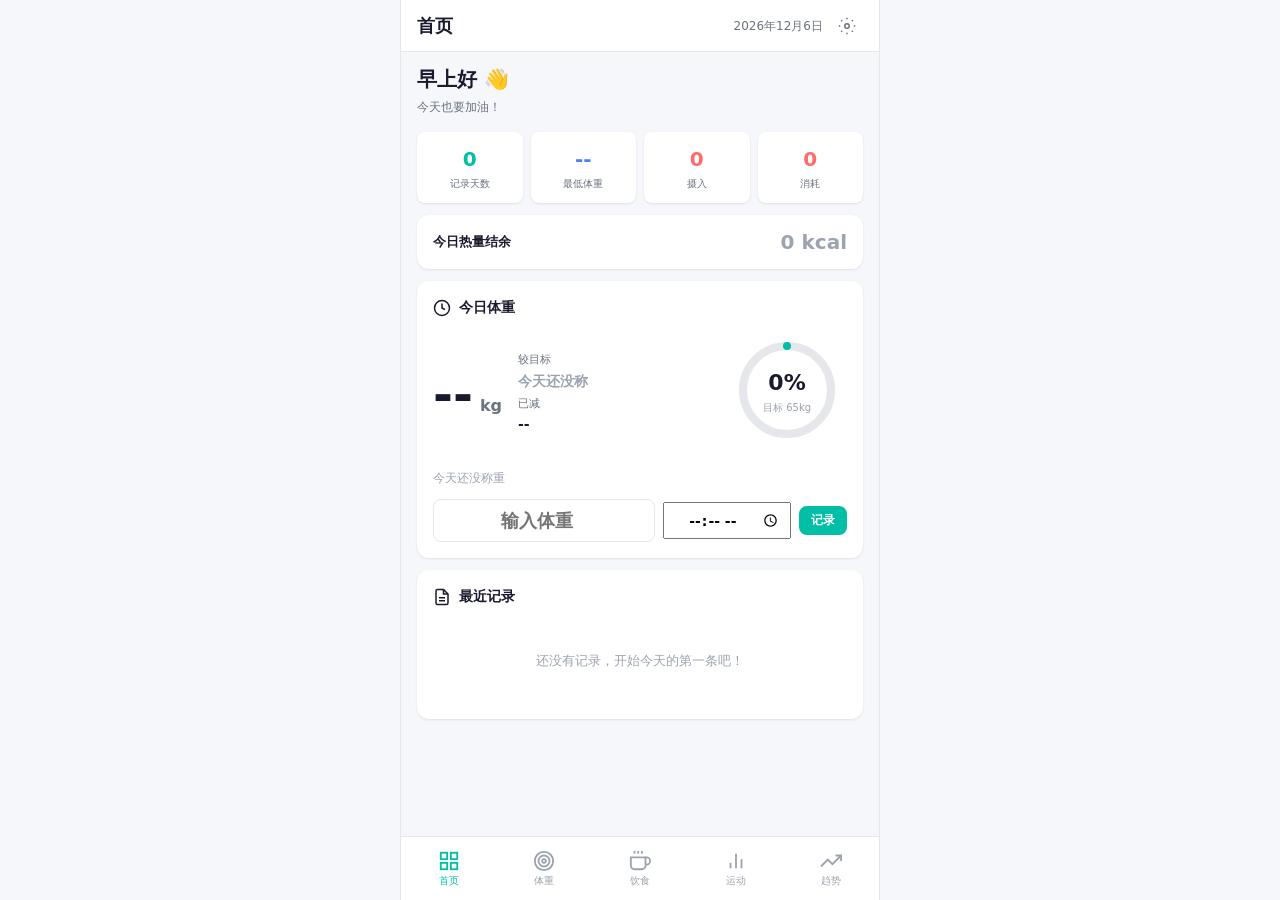
==== index.html @ 479bba09 "Publish PWA files at repository root" ====
<!DOCTYPE html>
<html lang="zh-CN">
<head>
  <meta charset="UTF-8">
  <meta name="viewport" content="width=device-width, initial-scale=1.0, maximum-scale=1.0, user-scalable=no, viewport-fit=cover">
  <meta name="theme-color" content="#00BFA6">
  <meta name="apple-mobile-web-app-capable" content="yes">
  <meta name="apple-mobile-web-app-status-bar-style" content="default">
  <meta name="description" content="吴惊喜不要停 - 记录体重变化与运动热量消耗">
  <link rel="manifest" href="manifest.json">
  <link rel="icon" href="assets/icons/icon.svg" type="image/svg+xml">
  <link rel="apple-touch-icon" href="assets/icons/icon.svg">
  <title>吴惊喜不要停</title>
  <link rel="stylesheet" href="css/style.css">
</head>
<body>
<div class="app-container" id="app">
  <!-- Header -->
  <header class="app-header">
    <h1 id="viewTitle">首页</h1>
    <div style="display:flex;align-items:center;gap:8px">
      <span class="header-date" id="headerDate"></span>
      <button class="btn-icon" id="settingsGear" title="设置" style="color:var(--text-secondary)">
        <svg width="18" height="18" viewBox="0 0 24 24" fill="none" stroke="currentColor" stroke-width="2"><circle cx="12" cy="12" r="3"/><path d="M12 1v2M12 21v2M4.22 4.22l1.42 1.42M18.36 18.36l1.42 1.42M1 12h2M21 12h2M4.22 19.78l1.42-1.42M18.36 5.64l1.42-1.42"/></svg>
      </button>
    </div>
  </header>

  <!-- Main Content -->
  <main class="app-main" id="appMain">
    <!-- Dashboard View -->
    <section class="view active" id="viewDashboard">
      <div class="dash-greeting" id="greeting">早上好 👋</div>
      <div class="dash-sub" id="dashSub">今天也要加油！</div>

      <div class="stat-grid" style="grid-template-columns:repeat(4,1fr)">
        <div class="stat-item">
          <div class="num green" id="statDays">0</div>
          <div class="label">记录天数</div>
        </div>
        <div class="stat-item">
          <div class="num blue" id="statLowest">--</div>
          <div class="label">最低体重</div>
        </div>
        <div class="stat-item">
          <div class="num red" id="statCalIn">0</div>
          <div class="label">摄入</div>
        </div>
        <div class="stat-item">
          <div class="num red" id="statCalOut">0</div>
          <div class="label">消耗</div>
        </div>
      </div>

      <!-- 热量结余 -->
      <div class="card" style="padding:12px 16px;margin-bottom:12px">
        <div class="flex-between">
          <span style="font-size:13px;font-weight:600">今日热量结余</span>
          <span id="calBalance" style="font-size:20px;font-weight:800">0 kcal</span>
        </div>
      </div>

      <div class="card">
        <div class="card-title">
          <svg width="18" height="18" viewBox="0 0 24 24" fill="none" stroke="currentColor" stroke-width="2"><circle cx="12" cy="12" r="10"/><path d="M12 6v6l4 2"/></svg>
          今日体重
        </div>
        <div id="todayWeightEntries">
          <div class="dash-weight-card" style="margin-bottom:12px">
            <div>
              <span class="big-num" id="todayWeightDisplay">--</span>
              <span class="big-unit">kg</span>
            </div>
            <div class="dash-info">
              <div class="label">较目标</div>
              <div class="change" id="weightDiff">--</div>
              <div class="label" style="margin-top:4px">已减</div>
              <div class="change down" id="totalLost">--</div>
            </div>
            <div>
              <canvas id="progressRingWeight" width="100" height="100"></canvas>
            </div>
          </div>
          <div id="todayWeightRecordList"></div>
        </div>
        <div class="log-today-bar">
          <input type="number" id="quickWeightInput" placeholder="输入体重" step="0.1" min="30" max="200">
          <input type="time" id="quickWeightTime" style="width:auto;flex:none;padding:6px 8px;font-size:14px">
          <button class="btn btn-primary btn-sm" id="quickWeightBtn">记录</button>
        </div>
      </div>

      <div class="card">
        <div class="card-title">
          <svg width="18" height="18" viewBox="0 0 24 24" fill="none" stroke="currentColor" stroke-width="2"><path d="M14 2H6a2 2 0 0 0-2 2v16a2 2 0 0 0 2 2h12a2 2 0 0 0 2-2V8z"/><polyline points="14 2 14 8 20 8"/><line x1="16" y1="13" x2="8" y2="13"/><line x1="16" y1="17" x2="8" y2="17"/></svg>
          最近记录
        </div>
        <div id="recentEntries"><div class="empty-state"><p>还没有记录，开始今天的第一条吧！</p></div></div>
      </div>
    </section>

    <!-- Weight View -->
    <section class="view" id="viewWeight">
      <div class="card">
        <div class="card-title">记录体重</div>
        <div class="form-row-3">
          <div class="form-group"><label>日期</label><input type="date" id="weightDate"></div>
          <div class="form-group"><label>时间</label><input type="time" id="weightTime"></div>
          <div class="form-group"><label>体重 (kg)</label><input type="number" id="weightValue" step="0.1" min="30" max="200" placeholder="70.0"></div>
        </div>
        <div class="form-group"><label>备注（可选）</label><input type="text" id="weightNotes" placeholder="如：晨起空腹、饭后等"></div>
        <button class="btn btn-primary btn-block" id="weightSubmit">保存记录</button>
      </div>
      <div class="card">
        <div class="flex-between">
          <div class="card-title" style="margin-bottom:0">体重历史</div>
          <span class="text-muted" id="weightCount"></span>
        </div>
      </div>
      <div id="weightList" class="entry-list"></div>
    </section>

    <!-- Diet View -->
    <section class="view" id="viewDiet">
      <div class="card">
        <div class="card-title">记录饮食</div>
        <div class="form-row-3">
          <div class="form-group"><label>日期</label><input type="date" id="dietDate"></div>
          <div class="form-group"><label>时间</label><input type="time" id="dietTime"></div>
          <div class="form-group"><label>餐别</label><select id="dietMealType"></select></div>
        </div>
        <div class="form-row">
          <div class="form-group"><label>食物名称</label><input type="text" id="dietFood" placeholder="如：全麦面包 2片"></div>
          <div class="form-group"><label>重量 (g)</label><input type="number" id="dietWeight" min="0" placeholder="如：150"></div>
        </div>
        <div class="form-row">
          <div class="form-group"><label>热量 (kcal)</label><input type="number" id="dietCalories" min="0" placeholder="自动预估或手动输入"></div>
          <div class="form-group">
            <label>热量预估</label>
            <div class="calorie-estimate" id="dietCalorieHint">输入食物和重量后自动预估</div>
          </div>
        </div>
        <div class="form-group"><label>备注（可选）</label><input type="text" id="dietNotes" placeholder="如：便利店买的"></div>
        <button class="btn btn-primary btn-block" id="dietSubmit">保存记录</button>
      </div>
      <div class="card">
        <div class="flex-between">
          <div class="card-title" style="margin-bottom:0">饮食历史</div>
          <span class="text-muted" id="dietCount"></span>
        </div>
      </div>
      <div id="dietList" class="entry-list"></div>
    </section>

    <!-- Exercise View -->
    <section class="view" id="viewExercise">
      <div class="card">
        <div class="card-title">记录运动</div>
        <div class="form-row-3">
          <div class="form-group"><label>日期</label><input type="date" id="exDate"></div>
          <div class="form-group"><label>时间</label><input type="time" id="exTime"></div>
          <div class="form-group"><label>运动类型</label><select id="exType"></select></div>
        </div>
        <div class="form-row">
          <div class="form-group"><label>时长（分钟）</label><input type="number" id="exDuration" min="1" max="600" placeholder="30"></div>
          <div class="form-group" id="exCalGroup"><label>消耗热量 (kcal)</label><input type="number" id="exCalories" min="0" placeholder="自动计算" readonly></div>
        </div>
        <div class="form-group"><label>备注（可选）</label><input type="text" id="exNotes" placeholder="如：晨跑、健身房等"></div>
        <button class="btn btn-primary btn-block" id="exSubmit">保存记录</button>
      </div>
      <div class="card">
        <div class="flex-between">
          <div class="card-title" style="margin-bottom:0">运动历史</div>
          <span class="text-muted" id="exCount"></span>
        </div>
      </div>
      <div id="exList" class="entry-list"></div>
    </section>

    <!-- Trends View -->
    <section class="view" id="viewTrends">
      <div class="card">
        <div class="card-title">体重趋势</div>
        <div class="period-tabs" id="weightPeriodTabs">
          <button class="period-tab active" data-period="7d">7天</button>
          <button class="period-tab" data-period="30d">30天</button>
          <button class="period-tab" data-period="all">全部</button>
        </div>
        <div class="chart-container"><canvas id="weightChart"></canvas></div>
      </div>
      <div class="card">
        <div class="card-title">运动消耗</div>
        <div class="period-tabs" id="calPeriodTabs">
          <button class="period-tab active" data-period="7d">7天</button>
          <button class="period-tab" data-period="30d">30天</button>
          <button class="period-tab" data-period="all">全部</button>
        </div>
        <div class="chart-container"><canvas id="calChart"></canvas></div>
      </div>
      <div class="ring-grid">
        <div class="ring-item">
          <canvas id="ringWeightProgress" width="120" height="120"></canvas>
          <div class="ring-label">减重进度</div>
        </div>
        <div class="ring-item">
          <canvas id="ringCalProgress" width="120" height="120"></canvas>
          <div class="ring-label">今日运动目标</div>
        </div>
      </div>
    </section>

    <!-- Settings View -->
    <section class="view" id="viewSettings">
      <div class="card">
        <div class="card-title">目标设定</div>
        <div class="setting-item">
          <div><div class="label">目标体重</div><div class="desc">最终想要达到的体重</div></div>
          <input type="number" id="setTargetWeight" step="0.1" min="30" max="200">
        </div>
        <div class="setting-item">
          <div><div class="label">起始体重</div><div class="desc">开始减肥时的体重</div></div>
          <input type="number" id="setStartWeight" step="0.1" min="30" max="200">
        </div>
        <div class="setting-item">
          <div><div class="label">身高 (cm)</div><div class="desc">用于计算 BMI</div></div>
          <input type="number" id="setHeight" min="100" max="250">
        </div>
        <div class="setting-item">
          <div><div class="label">日消耗目标</div><div class="desc">每日运动消耗目标（千卡）</div></div>
          <input type="number" id="setCalTarget" min="0" max="5000">
        </div>
        <div class="setting-item">
          <div><div class="label">昵称</div><div class="desc">个性化称呼</div></div>
          <input type="text" id="setName" placeholder="如：吴惊喜">
        </div>
        <button class="btn btn-primary btn-block mt-8" id="settingsSave">保存设置</button>
      </div>

      <div class="card">
        <div class="card-title">界面主题</div>
        <div class="setting-item">
          <div class="label">背景风格</div>
          <select id="bgTheme" style="width:120px">
            <option value="default">默认简洁</option>
            <option value="dark">深色模式</option>
            <option value="gradient1">渐变蓝紫</option>
            <option value="gradient2">渐变暖橙</option>
            <option value="gradient3">渐变星空</option>
            <option value="gradient4">渐变樱花</option>
          </select>
        </div>
        <div class="setting-item" style="flex-direction:column;align-items:stretch;gap:8px">
          <div class="label">自定义背景图片</div>
          <div class="desc">上传一张图片作为背景（建议浅色/模糊图片效果更佳）</div>
          <div id="bgImagePreview" style="width:100%;height:80px;border-radius:8px;background:#EEE;display:flex;align-items:center;justify-content:center;font-size:12px;color:#999;background-size:cover;background-position:center">暂无图片</div>
          <div class="data-actions">
            <button class="btn btn-secondary btn-sm" id="bgUploadBtn">选择图片</button>
            <button class="btn btn-secondary btn-sm" id="bgClearBtn">清除图片</button>
          </div>
          <input type="file" id="bgFileInput" accept="image/*" style="display:none">
        </div>
      </div>

      <div class="card">
        <div class="card-title">数据管理</div>
        <div class="text-muted mb-8">所有数据存储在本地浏览器，安全不泄漏。</div>
        <div class="data-actions">
          <button class="btn btn-secondary btn-sm" id="exportBtn">导出数据</button>
          <button class="btn btn-secondary btn-sm" id="importBtn">导入数据</button>
        </div>
        <input type="file" id="importFile" accept=".json" style="display:none">
        <button class="btn btn-sm btn-danger btn-block mt-8" id="clearBtn">清除所有数据</button>
      </div>

      <div class="about-section">
        <strong>吴惊喜不要停 v1.3</strong><br>
        减肥路上，惊喜不停！<br>
        所有数据仅存储在你的设备上
      </div>
    </section>
  </main>

  <!-- Bottom Navigation -->
  <nav class="app-nav" id="appNav">
    <button class="nav-item active" data-view="viewDashboard">
      <svg viewBox="0 0 24 24" fill="none" stroke="currentColor" stroke-width="2"><rect x="3" y="3" width="7" height="7"/><rect x="14" y="3" width="7" height="7"/><rect x="3" y="14" width="7" height="7"/><rect x="14" y="14" width="7" height="7"/></svg>
      <span>首页</span>
    </button>
    <button class="nav-item" data-view="viewWeight">
      <svg viewBox="0 0 24 24" fill="none" stroke="currentColor" stroke-width="2"><circle cx="12" cy="12" r="10"/><circle cx="12" cy="12" r="6"/><circle cx="12" cy="12" r="2"/></svg>
      <span>体重</span>
    </button>
    <button class="nav-item" data-view="viewDiet">
      <svg viewBox="0 0 24 24" fill="none" stroke="currentColor" stroke-width="2"><path d="M18 8h1a4 4 0 0 1 0 8h-1"/><path d="M2 8h16v9a4 4 0 0 1-4 4H6a4 4 0 0 1-4-4V8z"/><line x1="6" y1="1" x2="6" y2="4"/><line x1="10" y1="1" x2="10" y2="4"/><line x1="14" y1="1" x2="14" y2="4"/></svg>
      <span>饮食</span>
    </button>
    <button class="nav-item" data-view="viewExercise">
      <svg viewBox="0 0 24 24" fill="none" stroke="currentColor" stroke-width="2"><path d="M18 20V10"/><path d="M12 20V4"/><path d="M6 20v-6"/></svg>
      <span>运动</span>
    </button>
    <button class="nav-item" data-view="viewTrends">
      <svg viewBox="0 0 24 24" fill="none" stroke="currentColor" stroke-width="2"><polyline points="23 6 13.5 15.5 8.5 10.5 1 18"/><polyline points="17 6 23 6 23 12"/></svg>
      <span>趋势</span>
    </button>
  </nav>
</div>

<!-- Modal template (hidden) -->
<template id="modalTemplate">
  <div class="modal-overlay" onclick="if(event.target===this)this.remove()">
    <div class="modal-box">
      <h3 id="modalTitle"></h3>
      <div id="modalBody"></div>
    </div>
  </div>
</template>

<script src="js/storage.js"></script>
<script src="js/charts.js"></script>
<script src="js/app.js"></script>
</body>
</html>
---- css/style.css ----
/* ============ Reset & Base ============ */
*, *::before, *::after { box-sizing: border-box; margin: 0; padding: 0; }

:root {
  --primary: #00BFA6;
  --primary-dark: #009F8A;
  --primary-light: #E0F7F4;
  --accent: #4F7CFF;
  --calorie: #FF6B6B;
  --calorie-light: #FFF0F0;
  --bg: #F5F7FA;
  --card: #FFFFFF;
  --text: #1A1A2E;
  --text-secondary: #6B7280;
  --text-muted: #9CA3AF;
  --border: #E5E7EB;
  --shadow: 0 1px 3px rgba(0,0,0,0.06), 0 1px 2px rgba(0,0,0,0.04);
  --shadow-lg: 0 4px 12px rgba(0,0,0,0.08);
  --radius: 12px;
  --radius-sm: 8px;
  --nav-height: 64px;
  --header-height: 52px;
}

html { font-size: 16px; -webkit-text-size-adjust: 100%; }
body {
  font-family: -apple-system, BlinkMacSystemFont, "Segoe UI", Roboto, system-ui, sans-serif;
  background: var(--bg);
  color: var(--text);
  line-height: 1.5;
  overflow: hidden;
  height: 100vh;
  -webkit-font-smoothing: antialiased;
}

input, select, textarea, button { font-family: inherit; font-size: inherit; }

/* ============ Layout ============ */
.app-container {
  max-width: 480px;
  margin: 0 auto;
  height: 100vh;
  display: flex;
  flex-direction: column;
  position: relative;
  background: var(--bg);
}

/* ============ Header ============ */
.app-header {
  display: flex;
  align-items: center;
  justify-content: space-between;
  padding: 8px 16px;
  height: var(--header-height);
  background: var(--card);
  border-bottom: 1px solid var(--border);
  flex-shrink: 0;
  z-index: 10;
}
.app-header h1 {
  font-size: 18px;
  font-weight: 700;
  color: var(--text);
}
.header-date {
  font-size: 12px;
  color: var(--text-secondary);
}

/* ============ Main Content ============ */
.app-main {
  flex: 1;
  overflow-y: auto;
  overflow-x: hidden;
  -webkit-overflow-scrolling: touch;
  padding-bottom: 8px;
}
.app-main::-webkit-scrollbar { display: none; }

.view { display: none; padding: 12px 16px; }
.view.active { display: block; animation: fadeIn 0.2s ease; }

@keyframes fadeIn {
  from { opacity: 0; transform: translateY(4px); }
  to { opacity: 1; transform: translateY(0); }
}

/* ============ Bottom Navigation ============ */
.app-nav {
  display: flex;
  background: var(--card);
  border-top: 1px solid var(--border);
  height: var(--nav-height);
  flex-shrink: 0;
  z-index: 10;
  padding-bottom: env(safe-area-inset-bottom, 0);
}
.nav-item {
  flex: 1;
  display: flex;
  flex-direction: column;
  align-items: center;
  justify-content: center;
  gap: 2px;
  cursor: pointer;
  color: var(--text-muted);
  transition: color 0.15s;
  -webkit-tap-highlight-color: transparent;
  border: none;
  background: none;
  padding: 6px 0;
}
.nav-item.active { color: var(--primary); }
.nav-item svg { width: 22px; height: 22px; }
.nav-item span { font-size: 10px; font-weight: 500; }

/* ============ Cards ============ */
.card {
  background: var(--card);
  border-radius: var(--radius);
  padding: 16px;
  margin-bottom: 12px;
  box-shadow: var(--shadow);
}
.card-title {
  font-size: 14px;
  font-weight: 600;
  color: var(--text);
  margin-bottom: 12px;
  display: flex;
  align-items: center;
  gap: 8px;
}

/* ============ Stat Grid ============ */
.stat-grid {
  display: grid;
  grid-template-columns: repeat(3, 1fr);
  gap: 8px;
  margin-bottom: 12px;
}
.stat-item {
  background: var(--card);
  border-radius: var(--radius-sm);
  padding: 12px;
  text-align: center;
  box-shadow: var(--shadow);
}
.stat-item .num {
  font-size: 20px;
  font-weight: 700;
  color: var(--text);
}
.stat-item .num.green { color: var(--primary); }
.stat-item .num.red { color: var(--calorie); }
.stat-item .num.blue { color: var(--accent); }
.stat-item .label {
  font-size: 10px;
  color: var(--text-secondary);
  margin-top: 2px;
}

/* ============ Form Elements ============ */
.form-group {
  margin-bottom: 12px;
}
.form-group label {
  display: block;
  font-size: 12px;
  font-weight: 600;
  color: var(--text-secondary);
  margin-bottom: 4px;
}
.form-row {
  display: grid;
  grid-template-columns: 1fr 1fr;
  gap: 8px;
}
.form-row-3 {
  display: grid;
  grid-template-columns: 1fr 1fr 1fr;
  gap: 8px;
}

input[type="text"],
input[type="number"],
input[type="date"],
select,
textarea {
  width: 100%;
  padding: 10px 12px;
  border: 1.5px solid var(--border);
  border-radius: var(--radius-sm);
  font-size: 15px;
  color: var(--text);
  background: var(--card);
  outline: none;
  transition: border-color 0.2s;
  -webkit-appearance: none;
  appearance: none;
}
input:focus, select:focus, textarea:focus {
  border-color: var(--primary);
}
textarea { resize: none; min-height: 60px; }

.calorie-estimate {
  min-height: 40px;
  padding: 9px 10px;
  border: 1.5px dashed var(--border);
  border-radius: var(--radius-sm);
  background: var(--primary-light);
  color: var(--text-secondary);
  font-size: 12px;
  line-height: 1.35;
  display: flex;
  align-items: center;
}
.calorie-estimate.active {
  border-color: var(--primary);
  color: var(--primary-dark);
  font-weight: 600;
}
.calorie-estimate.muted {
  background: #F8FAFC;
}

.btn {
  display: inline-flex;
  align-items: center;
  justify-content: center;
  gap: 6px;
  padding: 10px 20px;
  border: none;
  border-radius: var(--radius-sm);
  font-size: 14px;
  font-weight: 600;
  cursor: pointer;
  transition: all 0.15s;
  -webkit-tap-highlight-color: transparent;
}
.btn-primary {
  background: var(--primary);
  color: #fff;
}
.btn-primary:active { background: var(--primary-dark); }
.btn-secondary {
  background: var(--primary-light);
  color: var(--primary-dark);
}
.btn-block { width: 100%; }
.btn-sm { padding: 6px 12px; font-size: 12px; }
.btn-danger { background: var(--calorie-light); color: var(--calorie); }
.btn-danger:active { background: #FFE0E0; }

.btn-icon {
  width: 32px;
  height: 32px;
  padding: 0;
  border: none;
  border-radius: 50%;
  display: inline-flex;
  align-items: center;
  justify-content: center;
  cursor: pointer;
  background: transparent;
  color: var(--text-muted);
  transition: background 0.15s;
  -webkit-tap-highlight-color: transparent;
}
.btn-icon:active { background: var(--border); }

/* ============ Entry List ============ */
.entry-list { display: flex; flex-direction: column; gap: 8px; }
.entry-item {
  display: flex;
  align-items: center;
  padding: 12px;
  background: var(--card);
  border-radius: var(--radius-sm);
  box-shadow: var(--shadow);
  gap: 12px;
  transition: opacity 0.2s;
}
.entry-icon {
  width: 40px;
  height: 40px;
  border-radius: 50%;
  display: flex;
  align-items: center;
  justify-content: center;
  flex-shrink: 0;
  font-size: 18px;
}
.entry-icon.green { background: var(--primary-light); }
.entry-icon.red { background: var(--calorie-light); }
.entry-icon.blue { background: #EEF2FF; }
.entry-body { flex: 1; min-width: 0; }
.entry-body .title { font-size: 14px; font-weight: 600; color: var(--text); }
.entry-body .subtitle { font-size: 11px; color: var(--text-secondary); margin-top: 1px; }
.entry-value {
  font-size: 15px;
  font-weight: 700;
  color: var(--primary);
  text-align: right;
  flex-shrink: 0;
}
.entry-value.red { color: var(--calorie); }

/* ============ Dashboard ============ */
.dash-greeting {
  font-size: 20px;
  font-weight: 700;
  margin-bottom: 4px;
}
.dash-sub { font-size: 12px; color: var(--text-secondary); margin-bottom: 16px; }

.dash-weight-card {
  display: flex;
  align-items: center;
  gap: 16px;
}
.dash-weight-card .big-num {
  font-size: 48px;
  font-weight: 800;
  color: var(--text);
  line-height: 1;
}
.dash-weight-card .big-unit { font-size: 16px; font-weight: 600; color: var(--text-secondary); margin-left: 2px; }
.dash-weight-card .dash-info { flex: 1; }
.dash-weight-card .dash-info .label { font-size: 11px; color: var(--text-secondary); }
.dash-weight-card .dash-info .change {
  font-size: 14px;
  font-weight: 600;
  margin-top: 2px;
}
.change.down { color: var(--primary); }
.change.up { color: var(--calorie); }

.log-today-bar {
  display: flex;
  align-items: center;
  gap: 8px;
  margin-top: 12px;
}
.log-today-bar input {
  flex: 1;
  font-size: 18px;
  font-weight: 700;
  text-align: center;
}

/* ============ Trends ============ */
.chart-container {
  width: 100%;
  min-height: 220px;
  border-radius: var(--radius-sm);
  overflow: hidden;
}
.chart-container canvas { display: block; }

.period-tabs {
  display: flex;
  gap: 4px;
  margin-bottom: 12px;
  background: var(--border);
  border-radius: var(--radius-sm);
  padding: 3px;
}
.period-tab {
  flex: 1;
  padding: 6px 0;
  text-align: center;
  font-size: 12px;
  font-weight: 500;
  border: none;
  background: transparent;
  border-radius: 6px;
  cursor: pointer;
  color: var(--text-secondary);
  transition: all 0.15s;
}
.period-tab.active {
  background: var(--card);
  color: var(--text);
  box-shadow: 0 1px 2px rgba(0,0,0,0.06);
}

/* ============ Settings ============ */
.setting-item {
  display: flex;
  align-items: center;
  justify-content: space-between;
  padding: 12px 0;
  border-bottom: 1px solid var(--border);
}
.setting-item:last-child { border-bottom: none; }
.setting-item .label { font-size: 14px; font-weight: 500; }
.setting-item .desc { font-size: 11px; color: var(--text-secondary); margin-top: 1px; }
.setting-item input[type="number"],
.setting-item input[type="text"] {
  width: 80px;
  text-align: center;
  font-weight: 600;
}

.about-section {
  text-align: center;
  padding: 20px 0;
  color: var(--text-muted);
  font-size: 12px;
  line-height: 1.8;
}
.about-section strong { color: var(--text-secondary); }

/* ============ Modal ============ */
.modal-overlay {
  position: fixed;
  top: 0; left: 0; right: 0; bottom: 0;
  background: rgba(0,0,0,0.4);
  z-index: 100;
  display: flex;
  align-items: center;
  justify-content: center;
  padding: 24px;
  animation: fadeIn 0.15s ease;
}
.modal-box {
  background: var(--card);
  border-radius: var(--radius);
  padding: 20px;
  width: 100%;
  max-width: 360px;
  box-shadow: var(--shadow-lg);
}
.modal-box h3 {
  font-size: 16px;
  font-weight: 700;
  margin-bottom: 12px;
}

/* ============ Toast ============ */
.toast {
  position: fixed;
  bottom: 80px;
  left: 50%;
  transform: translateX(-50%);
  background: #1A1A2E;
  color: #fff;
  padding: 10px 20px;
  border-radius: 20px;
  font-size: 13px;
  font-weight: 500;
  z-index: 200;
  animation: toastIn 0.3s ease;
  pointer-events: none;
  white-space: nowrap;
}
.toast.hide { animation: toastOut 0.3s ease forwards; }

@keyframes toastIn {
  from { opacity: 0; transform: translateX(-50%) translateY(20px); }
  to { opacity: 1; transform: translateX(-50%) translateY(0); }
}
@keyframes toastOut {
  from { opacity: 1; transform: translateX(-50%) translateY(0); }
  to { opacity: 0; transform: translateX(-50%) translateY(20px); }
}

/* ============ Progress Ring Layout ============ */
.ring-grid {
  display: grid;
  grid-template-columns: 1fr 1fr;
  gap: 12px;
  margin-bottom: 12px;
}
.ring-item {
  display: flex;
  flex-direction: column;
  align-items: center;
  background: var(--card);
  border-radius: var(--radius);
  padding: 12px;
  box-shadow: var(--shadow);
}
.ring-item .ring-label {
  font-size: 11px;
  color: var(--text-secondary);
  margin-top: 8px;
  text-align: center;
}

/* ============ Empty State ============ */
.empty-state {
  text-align: center;
  padding: 32px 16px;
  color: var(--text-muted);
}
.empty-state svg { width: 48px; height: 48px; margin-bottom: 12px; opacity: 0.5; }
.empty-state p { font-size: 13px; }

/* ============ Utility ============ */
.mt-8 { margin-top: 8px; }
.mb-8 { margin-bottom: 8px; }
.flex { display: flex; }
.flex-between { display: flex; justify-content: space-between; align-items: center; }
.gap-8 { gap: 8px; }
.text-center { text-align: center; }
.text-muted { color: var(--text-muted); font-size: 12px; }

/* ============ Switch ============ */
.switch-row {
  display: flex;
  align-items: center;
  justify-content: space-between;
  padding: 4px 0;
}
.switch-row .label { font-size: 14px; }
.switch {
  position: relative;
  width: 44px;
  height: 24px;
  cursor: pointer;
}
.switch input { display: none; }
.switch .slider {
  position: absolute;
  inset: 0;
  background: #D1D5DB;
  border-radius: 12px;
  transition: 0.2s;
}
.switch .slider::after {
  content: "";
  position: absolute;
  width: 20px;
  height: 20px;
  left: 2px;
  top: 2px;
  background: #fff;
  border-radius: 50%;
  transition: 0.2s;
}
.switch input:checked + .slider { background: var(--primary); }
.switch input:checked + .slider::after { transform: translateX(20px); }

/* ============ History merge ============ */
.history-filters {
  display: flex;
  gap: 8px;
  margin-bottom: 12px;
}
.history-filters select { flex: 1; }

/* ============ Data Management Buttons ============ */
.data-actions {
  display: flex;
  gap: 8px;
  margin-top: 12px;
}
.data-actions .btn { flex: 1; font-size: 12px; }

/* ============ Responsive ============ */
@media (min-width: 481px) {
  .app-container { border-left: 1px solid var(--border); border-right: 1px solid var(--border); }
}

@media (max-width: 360px) {
  .stat-grid { grid-template-columns: repeat(3, 1fr); gap: 4px; }
  .stat-item { padding: 8px; }
  .stat-item .num { font-size: 16px; }
  .form-row { grid-template-columns: 1fr; }
  .form-row-3 { grid-template-columns: 1fr 1fr; }
}

@media (display-mode: standalone) {
  .app-header { padding-top: 12px; }
}
/* ============ End Style ============ */

/* ============ Background Themes ============ */
.app-container.theme-dark {
  --bg: #1A1A2E;
  --card: #242440;
  --text: #E5E7EB;
  --text-secondary: #9CA3AF;
  --text-muted: #6B7280;
  --border: #374151;
  --shadow: 0 1px 3px rgba(0,0,0,0.3);
  --shadow-lg: 0 4px 12px rgba(0,0,0,0.4);
}
.app-container.theme-dark input,
.app-container.theme-dark select,
.app-container.theme-dark textarea {
  background: #1F1F3A;
  color: #E5E7EB;
  border-color: #374151;
}
.app-container.theme-dark .period-tab.active { background: #2A2A4A; }
.app-container.theme-dark .stat-item { background: var(--card); }

.app-container.theme-gradient1 {
  background: linear-gradient(135deg, #667eea 0%, #764ba2 100%);
  --bg: transparent;
}
.app-container.theme-gradient1 .app-header { background: rgba(255,255,255,0.12); backdrop-filter: blur(12px); border-bottom-color: rgba(255,255,255,0.15); }
.app-container.theme-gradient1 .app-header h1 { color: #fff; }
.app-container.theme-gradient1 .header-date { color: rgba(255,255,255,0.7); }
.app-container.theme-gradient1 .app-nav { background: rgba(255,255,255,0.12); backdrop-filter: blur(12px); border-top-color: rgba(255,255,255,0.15); }
.app-container.theme-gradient1 .nav-item { color: rgba(255,255,255,0.6); }
.app-container.theme-gradient1 .nav-item.active { color: #fff; }
.app-container.theme-gradient1 .card { background: rgba(255,255,255,0.88); backdrop-filter: blur(8px); }
.app-container.theme-gradient1 .dash-greeting { color: #fff; }
.app-container.theme-gradient1 .dash-sub { color: rgba(255,255,255,0.7); }

.app-container.theme-gradient2 {
  background: linear-gradient(135deg, #f093fb 0%, #f5576c 100%);
  --bg: transparent;
}
.app-container.theme-gradient2 .app-header { background: rgba(255,255,255,0.12); backdrop-filter: blur(12px); border-bottom-color: rgba(255,255,255,0.15); }
.app-container.theme-gradient2 .app-header h1 { color: #fff; }
.app-container.theme-gradient2 .header-date { color: rgba(255,255,255,0.7); }
.app-container.theme-gradient2 .app-nav { background: rgba(255,255,255,0.12); backdrop-filter: blur(12px); border-top-color: rgba(255,255,255,0.15); }
.app-container.theme-gradient2 .nav-item { color: rgba(255,255,255,0.6); }
.app-container.theme-gradient2 .nav-item.active { color: #fff; }
.app-container.theme-gradient2 .card { background: rgba(255,255,255,0.88); backdrop-filter: blur(8px); }
.app-container.theme-gradient2 .dash-greeting { color: #fff; }
.app-container.theme-gradient2 .dash-sub { color: rgba(255,255,255,0.7); }

.app-container.theme-gradient3 {
  background: linear-gradient(135deg, #0f0c29 0%, #302b63 50%, #24243e 100%);
  --bg: transparent;
}
.app-container.theme-gradient3 .app-header { background: rgba(255,255,255,0.08); backdrop-filter: blur(12px); border-bottom-color: rgba(255,255,255,0.1); }
.app-container.theme-gradient3 .app-header h1 { color: #fff; }
.app-container.theme-gradient3 .header-date { color: rgba(255,255,255,0.6); }
.app-container.theme-gradient3 .app-nav { background: rgba(255,255,255,0.08); backdrop-filter: blur(12px); border-top-color: rgba(255,255,255,0.1); }
.app-container.theme-gradient3 .nav-item { color: rgba(255,255,255,0.5); }
.app-container.theme-gradient3 .nav-item.active { color: #8892ff; }
.app-container.theme-gradient3 .card { background: rgba(255,255,255,0.88); backdrop-filter: blur(8px); }
.app-container.theme-gradient3 .dash-greeting { color: #fff; }
.app-container.theme-gradient3 .dash-sub { color: rgba(255,255,255,0.6); }

.app-container.theme-gradient4 {
  background: linear-gradient(135deg, #ffecd2 0%, #fcb69f 100%);
  --bg: transparent;
}
.app-container.theme-gradient4 .app-header { background: rgba(255,255,255,0.25); backdrop-filter: blur(12px); border-bottom-color: rgba(255,255,255,0.3); }
.app-container.theme-gradient4 .app-header h1 { color: #5D4037; }
.app-container.theme-gradient4 .header-date { color: rgba(93,64,55,0.6); }
.app-container.theme-gradient4 .app-nav { background: rgba(255,255,255,0.25); backdrop-filter: blur(12px); border-top-color: rgba(255,255,255,0.3); }
.app-container.theme-gradient4 .nav-item { color: rgba(93,64,55,0.5); }
.app-container.theme-gradient4 .nav-item.active { color: #E91E63; }
.app-container.theme-gradient4 .card { background: rgba(255,255,255,0.85); backdrop-filter: blur(8px); }
.app-container.theme-gradient4 .dash-greeting { color: #5D4037; }
.app-container.theme-gradient4 .dash-sub { color: rgba(93,64,55,0.6); }
/* ============ End Style ============ */

/* ============ Diet Entry Styles ============ */
.entry-icon.orange {
  background: #FFF3E0;
}
.entry-icon.orange svg { color: #FF9800; }

/* ============ Calorie Balance ============ */
.cal-balance.positive { color: var(--calorie); }
.cal-balance.negative { color: var(--primary); }
.cal-balance.zero { color: var(--text-muted); }

/* ============ Background Image ============ */
.app-container.has-bg-image {
  background: none !important;
  background-image: var(--bg-image-url) !important;
  background-size: cover !important;
  background-position: center !important;
  background-attachment: fixed !important;
}
.app-container.has-bg-image .app-header {
  background: rgba(255,255,255,0.15);
  backdrop-filter: blur(16px);
  -webkit-backdrop-filter: blur(16px);
  border-bottom-color: rgba(255,255,255,0.2);
}
.app-container.has-bg-image .app-nav {
  background: rgba(255,255,255,0.15);
  backdrop-filter: blur(16px);
  -webkit-backdrop-filter: blur(16px);
  border-top-color: rgba(255,255,255,0.2);
}
.app-container.has-bg-image .card {
  background: rgba(255,255,255,0.88);
  backdrop-filter: blur(12px);
  -webkit-backdrop-filter: blur(12px);
}
.app-container.has-bg-image .stat-item {
  background: rgba(255,255,255,0.88);
  backdrop-filter: blur(8px);
}
.app-container.has-bg-image .entry-item {
  background: rgba(255,255,255,0.88);
  backdrop-filter: blur(8px);
}
.app-container.has-bg-image .dash-greeting,
.app-container.has-bg-image .dash-sub {
  color: #fff;
  text-shadow: 0 1px 4px rgba(0,0,0,0.3);
}
.app-container.has-bg-image .period-tab.active {
  background: rgba(255,255,255,0.88);
}
/* ============ End Style ============ */
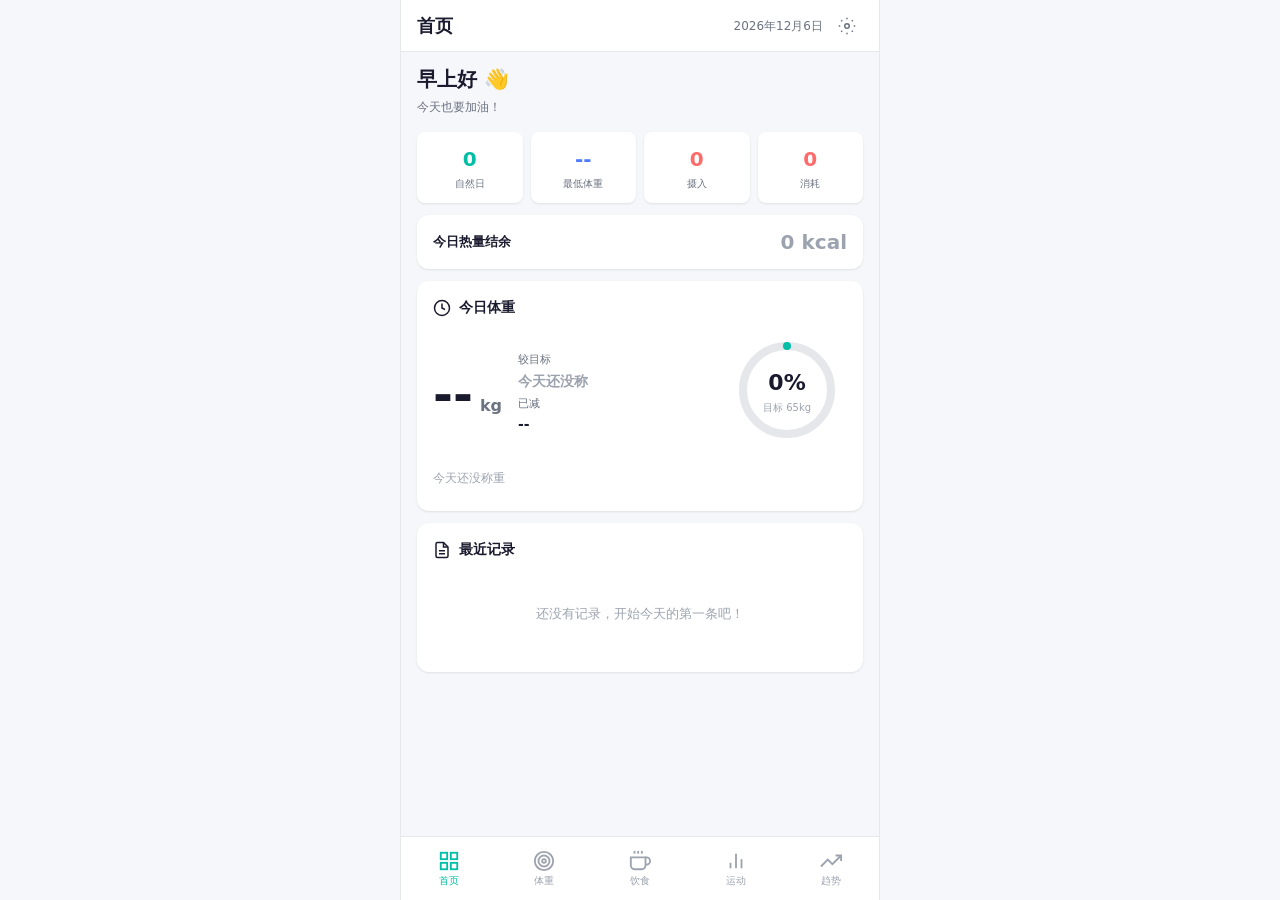
==== commit 22c0beda: "Improve daily tracking and PWA usability" ====
--- a/index.html
+++ b/index.html
@@ -6,11 +6,11 @@
   <meta name="theme-color" content="#00BFA6">
   <meta name="apple-mobile-web-app-capable" content="yes">
   <meta name="apple-mobile-web-app-status-bar-style" content="default">
-  <meta name="description" content="吴惊喜不要停 - 记录体重变化与运动热量消耗">
+  <meta name="description" content="体重日记 - 记录体重变化与运动热量消耗">
   <link rel="manifest" href="manifest.json">
-  <link rel="icon" href="assets/icons/icon.svg" type="image/svg+xml">
-  <link rel="apple-touch-icon" href="assets/icons/icon.svg">
-  <title>吴惊喜不要停</title>
+  <link rel="icon" href="assets/icons/icon-192.png" type="image/png">
+  <link rel="apple-touch-icon" href="assets/icons/icon-192.png">
+  <title>体重日记</title>
   <link rel="stylesheet" href="css/style.css">
 </head>
 <body>
@@ -36,7 +36,7 @@
       <div class="stat-grid" style="grid-template-columns:repeat(4,1fr)">
         <div class="stat-item">
           <div class="num green" id="statDays">0</div>
-          <div class="label">记录天数</div>
+          <div class="label">自然日</div>
         </div>
         <div class="stat-item">
           <div class="num blue" id="statLowest">--</div>
@@ -83,11 +83,6 @@
           </div>
           <div id="todayWeightRecordList"></div>
         </div>
-        <div class="log-today-bar">
-          <input type="number" id="quickWeightInput" placeholder="输入体重" step="0.1" min="30" max="200">
-          <input type="time" id="quickWeightTime" style="width:auto;flex:none;padding:6px 8px;font-size:14px">
-          <button class="btn btn-primary btn-sm" id="quickWeightBtn">记录</button>
-        </div>
       </div>
 
       <div class="card">
@@ -131,14 +126,20 @@
         </div>
         <div class="form-row">
           <div class="form-group"><label>食物名称</label><input type="text" id="dietFood" placeholder="如：全麦面包 2片"></div>
-          <div class="form-group"><label>重量 (g)</label><input type="number" id="dietWeight" min="0" placeholder="如：150"></div>
+          <div class="form-group"><label>估计重量 (g，可选)</label><input type="number" id="dietWeight" min="0" placeholder="可不填"></div>
         </div>
         <div class="form-row">
-          <div class="form-group"><label>热量 (kcal)</label><input type="number" id="dietCalories" min="0" placeholder="自动预估或手动输入"></div>
+          <div class="form-group"><label>热量 (kcal)</label><input type="number" id="dietCalories" min="0" placeholder="手动估算填写"></div>
           <div class="form-group">
             <label>热量预估</label>
-            <div class="calorie-estimate" id="dietCalorieHint">输入食物和重量后自动预估</div>
+            <div class="calorie-estimate" id="dietCalorieHint">重量可选，热量可以直接手动填写</div>
           </div>
+        </div>
+        <div class="calorie-quick-row" id="dietCalorieQuick">
+          <button type="button" data-cal="100">100</button>
+          <button type="button" data-cal="200">200</button>
+          <button type="button" data-cal="300">300</button>
+          <button type="button" data-cal="500">500</button>
         </div>
         <div class="form-group"><label>备注（可选）</label><input type="text" id="dietNotes" placeholder="如：便利店买的"></div>
         <button class="btn btn-primary btn-block" id="dietSubmit">保存记录</button>
@@ -163,8 +164,9 @@
         </div>
         <div class="form-row">
           <div class="form-group"><label>时长（分钟）</label><input type="number" id="exDuration" min="1" max="600" placeholder="30"></div>
-          <div class="form-group" id="exCalGroup"><label>消耗热量 (kcal)</label><input type="number" id="exCalories" min="0" placeholder="自动计算" readonly></div>
-        </div>
+          <div class="form-group" id="exCalGroup"><label>消耗热量 (kcal)</label><input type="number" id="exCalories" min="0" placeholder="自动计算，可手动改"></div>
+        </div>
+        <button class="btn btn-secondary btn-sm btn-block" id="exAutoCalBtn" type="button">按当前运动重新估算热量</button>
         <div class="form-group"><label>备注（可选）</label><input type="text" id="exNotes" placeholder="如：晨跑、健身房等"></div>
         <button class="btn btn-primary btn-block" id="exSubmit">保存记录</button>
       </div>
@@ -231,7 +233,7 @@
         </div>
         <div class="setting-item">
           <div><div class="label">昵称</div><div class="desc">个性化称呼</div></div>
-          <input type="text" id="setName" placeholder="如：吴惊喜">
+          <input type="text" id="setName" placeholder="如：小安">
         </div>
         <button class="btn btn-primary btn-block mt-8" id="settingsSave">保存设置</button>
       </div>
@@ -273,7 +275,7 @@
       </div>
 
       <div class="about-section">
-        <strong>吴惊喜不要停 v1.3</strong><br>
+        <strong>体重日记 v1.4.0</strong><br>
         减肥路上，惊喜不停！<br>
         所有数据仅存储在你的设备上
       </div>
--- a/css/style.css
+++ b/css/style.css
@@ -225,6 +225,26 @@
 .calorie-estimate.muted {
   background: #F8FAFC;
 }
+.calorie-quick-row {
+  display: grid;
+  grid-template-columns: repeat(4, 1fr);
+  gap: 8px;
+  margin: -2px 0 12px;
+}
+.calorie-quick-row button {
+  border: 1px solid var(--border);
+  border-radius: var(--radius-sm);
+  background: #F8FAFC;
+  color: var(--text-secondary);
+  padding: 8px 0;
+  font-size: 13px;
+  font-weight: 700;
+}
+.calorie-quick-row button:active {
+  border-color: var(--primary);
+  background: var(--primary-light);
+  color: var(--primary-dark);
+}
 
 .btn {
   display: inline-flex;
@@ -670,11 +690,26 @@
 
 /* ============ Background Image ============ */
 .app-container.has-bg-image {
-  background: none !important;
-  background-image: var(--bg-image-url) !important;
-  background-size: cover !important;
-  background-position: center !important;
-  background-attachment: fixed !important;
+  background: var(--bg) !important;
+  overflow: hidden;
+}
+.app-container.has-bg-image::before {
+  content: "";
+  position: absolute;
+  inset: 0;
+  background-image: var(--bg-image-url);
+  background-size: cover;
+  background-position: center;
+  z-index: 0;
+}
+.app-container.has-bg-image .app-header,
+.app-container.has-bg-image .app-main,
+.app-container.has-bg-image .app-nav {
+  position: relative;
+  z-index: 1;
+}
+.app-container.has-bg-image .app-main {
+  background: transparent;
 }
 .app-container.has-bg-image .app-header {
   background: rgba(255,255,255,0.15);
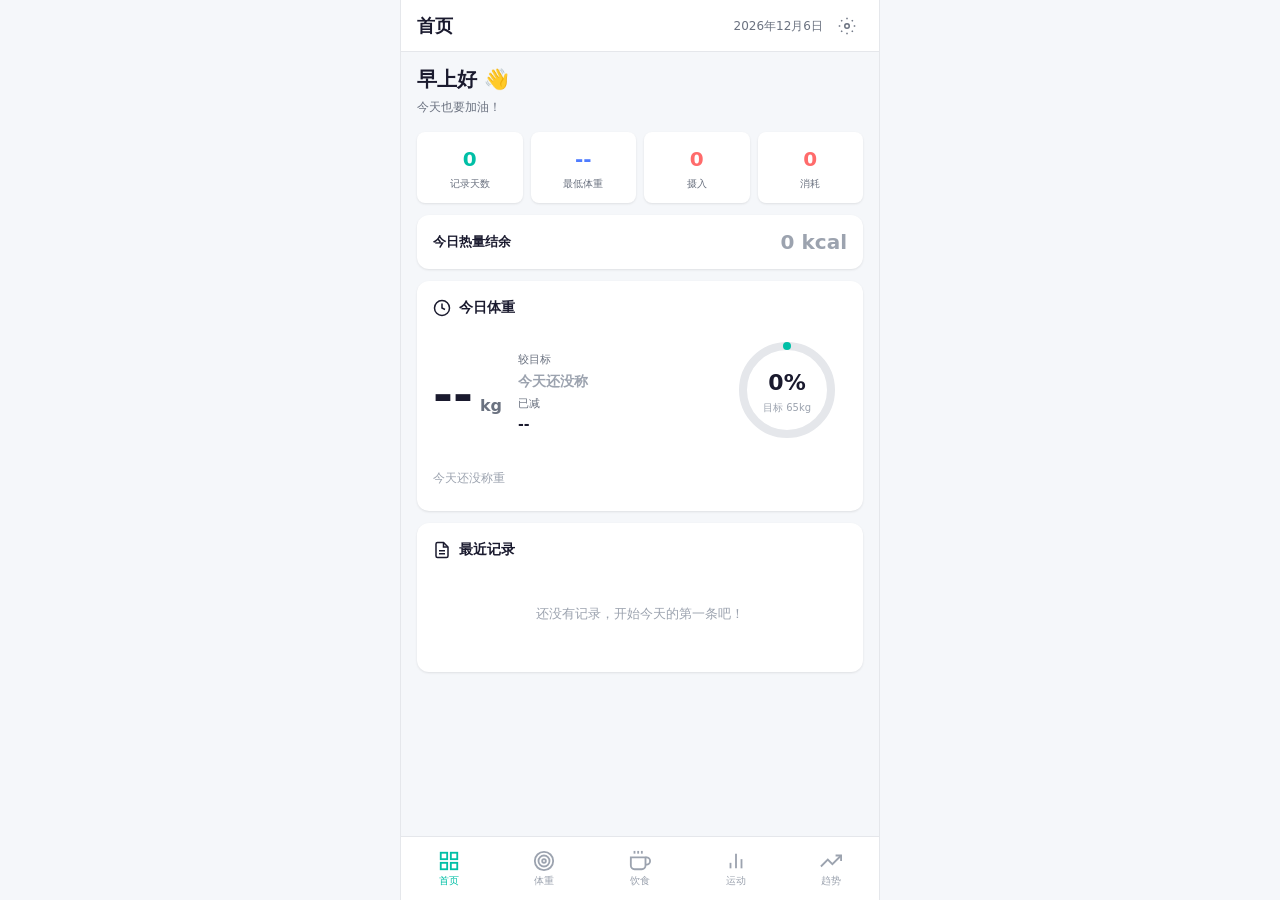
==== commit daeb9901: "Restore record days label" ====
--- a/index.html
+++ b/index.html
@@ -36,7 +36,7 @@
       <div class="stat-grid" style="grid-template-columns:repeat(4,1fr)">
         <div class="stat-item">
           <div class="num green" id="statDays">0</div>
-          <div class="label">自然日</div>
+          <div class="label">记录天数</div>
         </div>
         <div class="stat-item">
           <div class="num blue" id="statLowest">--</div>
